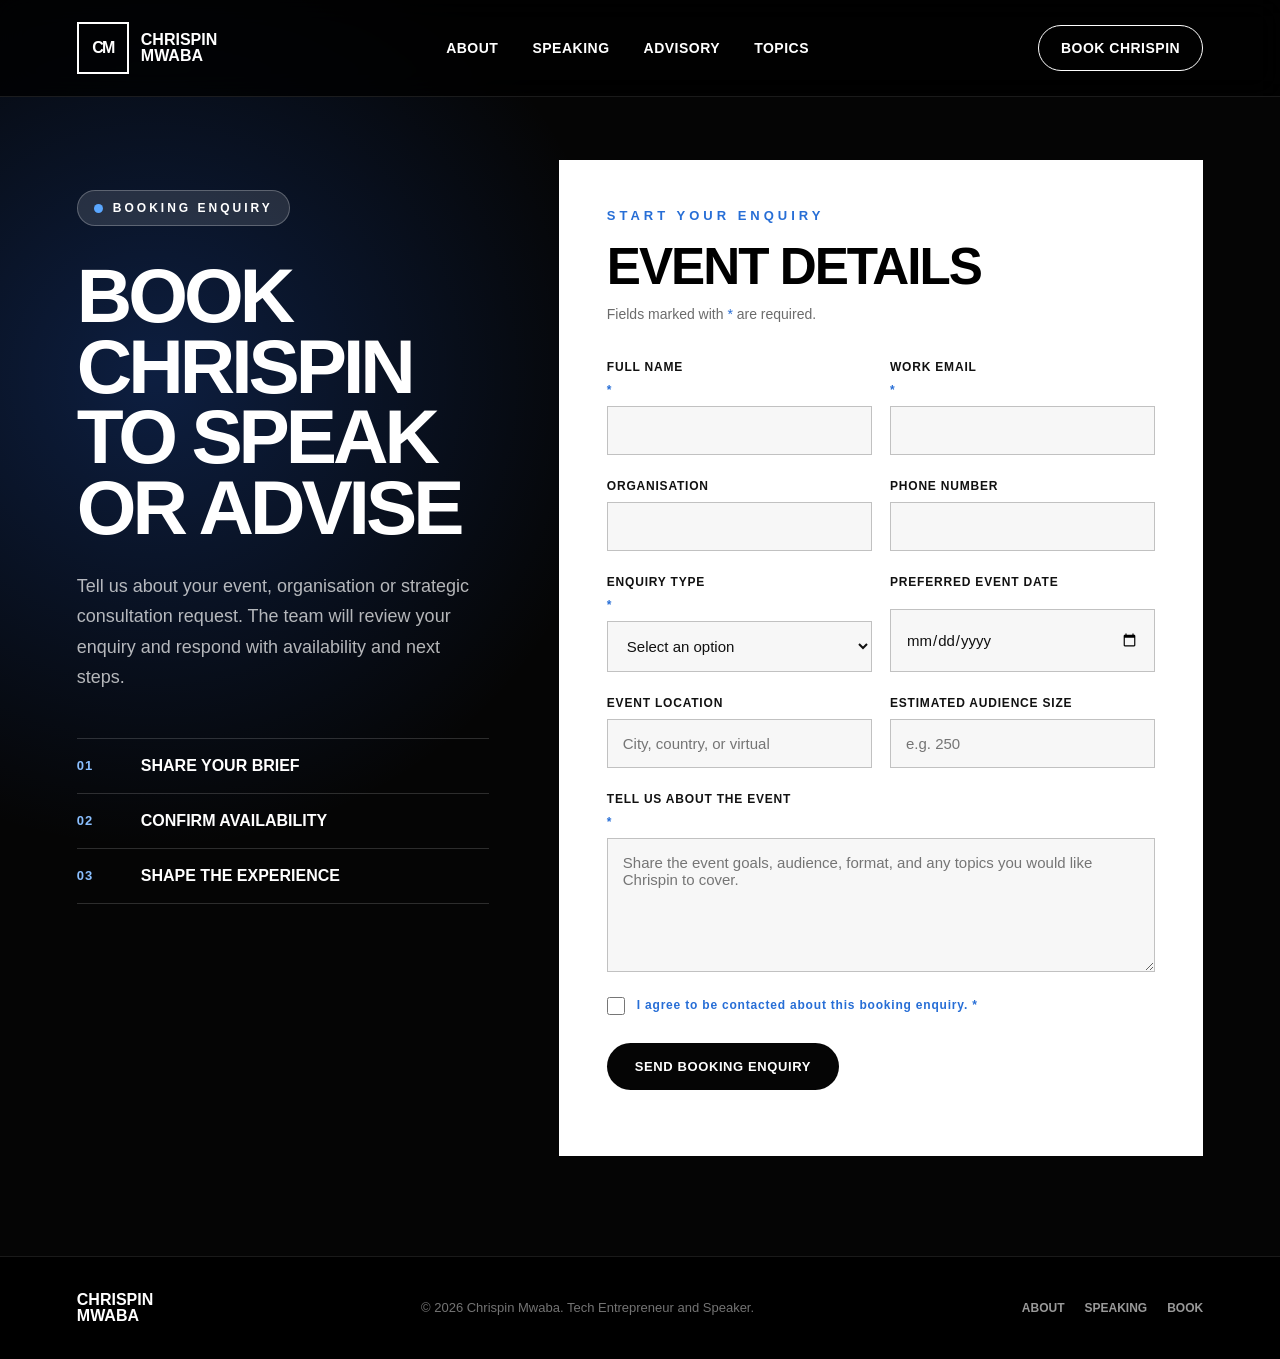
==== book.html @ ae6a6e0b "Refine homepage booking flow and messaging" ====
<!DOCTYPE html>
<html lang="en">
<head>
  <meta charset="UTF-8" />
  <meta name="viewport" content="width=device-width, initial-scale=1.0" />
  <meta name="description" content="Send a booking enquiry for Chrispin Mwaba's keynotes, workshops, panels, interviews, and leadership programmes." />
  <title>Book Chrispin | Chrispin Mwaba</title>
  <link rel="stylesheet" href="styles.css" />
</head>
<body class="booking-page">
  <header class="site-header">
    <a href="index.html#home" class="logo" aria-label="Chrispin Mwaba home">
      <div class="logo-box">CM</div>
      <div class="logo-text">
        <span>Chrispin</span>
        <span>Mwaba</span>
      </div>
    </a>

    <button class="menu-toggle" id="menuToggle" aria-label="Open menu" aria-expanded="false" aria-controls="navMenu">
      <span></span>
      <span></span>
      <span></span>
    </button>

    <nav class="nav" id="navMenu">
      <a href="index.html#about">About</a>
      <a href="index.html#speaking">Speaking</a>
      <a href="index.html#advisory">Advisory</a>
      <a href="index.html#topics">Topics</a>
    </nav>

    <a href="#bookingForm" class="header-button">Book Chrispin</a>
  </header>

  <main>
    <section class="booking-hero">
      <div class="booking-intro reveal">
        <p class="eyebrow"><span></span> Booking enquiry</p>
        <h1>Book Chrispin to speak or advise</h1>
        <p>
          Tell us about your event, organisation or strategic consultation request. The team will review your enquiry and respond with availability and next steps.
        </p>
        <div class="booking-details" aria-label="Booking process">
          <div><strong>01</strong><span>Share your brief</span></div>
          <div><strong>02</strong><span>Confirm availability</span></div>
          <div><strong>03</strong><span>Shape the experience</span></div>
        </div>
      </div>

      <div class="booking-panel reveal">
        <p class="section-label">Start your enquiry</p>
        <h2>Event details</h2>
        <p class="booking-panel-copy">Fields marked with <span aria-hidden="true">*</span> are required.</p>

        <form class="booking-form" id="bookingForm">
          <div class="form-grid">
            <label>
              Full name <span aria-hidden="true">*</span>
              <input type="text" name="fullName" autocomplete="name" required />
            </label>
            <label>
              Work email <span aria-hidden="true">*</span>
              <input type="email" name="email" autocomplete="email" required />
            </label>
            <label>
              Organisation
              <input type="text" name="organisation" autocomplete="organization" />
            </label>
            <label>
              Phone number
              <input type="tel" name="phone" autocomplete="tel" />
            </label>
            <label>
              Enquiry type <span aria-hidden="true">*</span>
              <select name="enquiryType" required>
                <option value="">Select an option</option>
                <option>Keynote speaking</option>
                <option>Leadership development</option>
                <option>Innovation workshop</option>
                <option>Panel or interview</option>
                <option>Media commentary</option>
                <option>Other</option>
              </select>
            </label>
            <label>
              Preferred event date
              <input type="date" name="eventDate" />
            </label>
            <label>
              Event location
              <input type="text" name="location" placeholder="City, country, or virtual" />
            </label>
            <label>
              Estimated audience size
              <input type="number" name="audienceSize" min="1" placeholder="e.g. 250" />
            </label>
            <label class="full-field">
              Tell us about the event <span aria-hidden="true">*</span>
              <textarea name="eventDetails" rows="6" placeholder="Share the event goals, audience, format, and any topics you would like Chrispin to cover." required></textarea>
            </label>
          </div>

          <label class="consent-field">
            <input type="checkbox" name="consent" required />
            <span>I agree to be contacted about this booking enquiry. <span aria-hidden="true">*</span></span>
          </label>

          <button type="submit" class="btn btn-light booking-submit">Send booking enquiry</button>
          <p class="form-message" id="formMessage" role="status" aria-live="polite"></p>
        </form>
      </div>
    </section>
  </main>

  <footer>
    <div class="footer-logo">Chrispin<br />Mwaba</div>
    <p>© 2026 Chrispin Mwaba. Tech Entrepreneur and Speaker.</p>
    <div class="footer-links">
      <a href="index.html#about">About</a>
      <a href="index.html#speaking">Speaking</a>
      <a href="index.html#book">Book</a>
    </div>
  </footer>

  <script src="script.js"></script>
</body>
</html>
---- styles.css ----
* {
  margin: 0;
  padding: 0;
  box-sizing: border-box;
}

html {
  scroll-behavior: smooth;
}

body {
  font-family: Arial, Helvetica, sans-serif;
  background: #000;
  color: #fff;
}

a {
  color: inherit;
  text-decoration: none;
}

img {
  max-width: 100%;
  display: block;
}

.site-header {
  position: fixed;
  top: 0;
  left: 0;
  width: 100%;
  z-index: 1000;
  display: flex;
  align-items: center;
  justify-content: space-between;
  padding: 22px 6%;
  background: rgba(0, 0, 0, 0.78);
  backdrop-filter: blur(14px);
  border-bottom: 1px solid rgba(255, 255, 255, 0.1);
}

.logo {
  display: flex;
  align-items: center;
  gap: 12px;
}

.logo-box {
  width: 52px;
  height: 52px;
  border: 2px solid white;
  display: flex;
  align-items: center;
  justify-content: center;
  font-weight: 900;
  letter-spacing: -2px;
}

.logo-text span {
  display: block;
  font-size: 16px;
  font-weight: 900;
  text-transform: uppercase;
  line-height: 1;
}

.nav {
  display: flex;
  align-items: center;
  gap: 34px;
}

.nav a,
.header-button {
  font-size: 14px;
  font-weight: 900;
  text-transform: uppercase;
  letter-spacing: 0.5px;
}

.nav a:hover {
  color: #9cc7ff;
}

.header-button {
  border: 1px solid white;
  border-radius: 40px;
  padding: 14px 22px;
  transition: 0.3s;
}

.header-button:hover {
  background: white;
  color: black;
}

.menu-toggle {
  display: none;
  background: none;
  border: none;
  cursor: pointer;
}

.menu-toggle span {
  display: block;
  width: 28px;
  height: 3px;
  background: white;
  margin: 5px 0;
}

/* HERO SECTION */
.hero {
  min-height: 100vh;
  background: #000;
  display: grid;
  grid-template-columns: 1fr 1.15fr;
  align-items: center;
  gap: 55px;
  padding: 150px 6% 80px;
  overflow: hidden;
}

.hero-content {
  max-width: 780px;
  z-index: 2;
}

.hero-image {
  width: 100%;
  height: 650px;
  position: relative;
}

.hero-image img {
  width: 100%;
  height: 100%;
  object-fit: cover;
  object-position: center;
  box-shadow: 0 0 90px rgba(58, 137, 255, 0.32);
}

.hero-image::after {
  content: "";
  position: absolute;
  inset: 0;
  background: linear-gradient(
    90deg,
    rgba(0, 0, 0, 0.35),
    rgba(0, 0, 0, 0)
  );
  pointer-events: none;
}

.eyebrow {
  display: inline-flex;
  align-items: center;
  gap: 10px;
  border: 1px solid rgba(255, 255, 255, 0.25);
  background: rgba(255, 255, 255, 0.12);
  padding: 10px 16px;
  border-radius: 50px;
  font-size: 12px;
  font-weight: 800;
  text-transform: uppercase;
  letter-spacing: 3px;
  margin-bottom: 34px;
}

.eyebrow span {
  width: 9px;
  height: 9px;
  border-radius: 50%;
  background: #5aa7ff;
}

.hero h1 {
  font-size: clamp(52px, 7vw, 112px);
  line-height: 0.88;
  font-weight: 900;
  text-transform: uppercase;
  letter-spacing: -4px;
}

.hero-text {
  max-width: 680px;
  margin-top: 32px;
  font-size: 21px;
  line-height: 1.65;
  color: rgba(255, 255, 255, 0.82);
}

.hero-actions {
  display: flex;
  gap: 15px;
  margin-top: 38px;
  flex-wrap: wrap;
}

.btn {
  display: inline-flex;
  align-items: center;
  justify-content: center;
  border-radius: 50px;
  padding: 16px 28px;
  font-size: 13px;
  font-weight: 900;
  text-transform: uppercase;
  letter-spacing: 0.6px;
  transition: 0.3s;
}

.btn-light {
  background: white;
  color: black;
}

.btn-light:hover {
  background: #dcecff;
}

.btn-outline {
  border: 1px solid rgba(255, 255, 255, 0.4);
  background: rgba(255, 255, 255, 0.1);
}

.btn-outline:hover {
  background: white;
  color: black;
}

/* STATS */
.stats {
  background: white;
  color: black;
  display: grid;
  grid-template-columns: repeat(3, 1fr);
  text-align: center;
  padding: 50px 6%;
}

.stats h3 {
  font-size: 44px;
  font-weight: 900;
}

.stats p {
  margin-top: 8px;
  font-size: 13px;
  font-weight: 900;
  color: rgba(0, 0, 0, 0.55);
  text-transform: uppercase;
  letter-spacing: 1px;
}

/* GENERAL SECTIONS */
.section-padding {
  padding: 110px 6%;
}

.section-label {
  color: #8abfff;
  font-size: 13px;
  font-weight: 900;
  text-transform: uppercase;
  letter-spacing: 4px;
  margin-bottom: 20px;
}

/* ABOUT */
.about {
  display: grid;
  grid-template-columns: 0.9fr 1.1fr;
  gap: 70px;
  align-items: center;
  background: #000;
}

.about-image {
  position: relative;
}

.about-image::before {
  content: "";
  position: absolute;
  left: -18px;
  top: -18px;
  width: 100%;
  height: 100%;
  border: 1px solid rgba(255, 255, 255, 0.25);
}

.about-image img {
  position: relative;
  aspect-ratio: 4 / 3;
  width: 100%;
  object-fit: cover;
  filter: grayscale(100%);
}

.about h2,
.section-heading h2,
.masterclass h2,
.contact h2 {
  font-size: clamp(38px, 5vw, 70px);
  line-height: 0.95;
  text-transform: uppercase;
  font-weight: 900;
  letter-spacing: -2px;
}

.about-content > p:not(.section-label),
.section-heading > p,
.masterclass-content > p,
.contact-content > p {
  margin-top: 25px;
  color: rgba(255, 255, 255, 0.68);
  font-size: 18px;
  line-height: 1.75;
  max-width: 720px;
}

.about-cards {
  display: grid;
  grid-template-columns: repeat(2, 1fr);
  gap: 18px;
  margin-top: 35px;
}

.about-cards div {
  border: 1px solid rgba(255, 255, 255, 0.15);
  padding: 25px;
}

.about-cards h4 {
  font-size: 25px;
  font-weight: 900;
}

.about-cards p {
  color: rgba(255, 255, 255, 0.55);
  margin-top: 8px;
}

/* SPEAKING */
.speaking {
  background: #080808;
}

.section-heading {
  display: flex;
  justify-content: space-between;
  align-items: flex-end;
  gap: 35px;
  margin-bottom: 55px;
}

.section-heading > p:last-child {
  max-width: 460px;
  margin-top: 0;
}

.service-grid {
  display: grid;
  grid-template-columns: repeat(4, 1fr);
  gap: 20px;
}

.service-card {
  min-height: 310px;
  border: 1px solid rgba(255, 255, 255, 0.15);
  padding: 32px;
  background: #000;
  transition: 0.3s;
}

.service-card:hover {
  background: white;
  color: black;
  transform: translateY(-8px);
}

.icon {
  font-size: 42px;
  margin-bottom: 35px;
}

.service-card h3 {
  font-size: 24px;
  line-height: 1.05;
  font-weight: 900;
  text-transform: uppercase;
}

.service-card p {
  color: rgba(255, 255, 255, 0.62);
  line-height: 1.6;
  margin: 18px 0 28px;
}

.service-card:hover p {
  color: rgba(0, 0, 0, 0.68);
}

.service-card a {
  font-size: 12px;
  font-weight: 900;
  text-transform: uppercase;
}

/* MASTERCLASS */
.masterclass {
  background: linear-gradient(135deg, #0a2e78, #00113a);
  display: grid;
  grid-template-columns: 1fr 0.8fr;
  gap: 70px;
  align-items: center;
  position: relative;
  overflow: hidden;
}

.masterclass::before {
  content: "";
  position: absolute;
  inset: 0;
  opacity: 0.18;
  background-image: radial-gradient(circle at top right, white, transparent 32%);
}

.masterclass-content,
.masterclass-card {
  position: relative;
  z-index: 2;
}

.masterclass .btn {
  margin-top: 35px;
}

.masterclass-card {
  background: #000;
  border: 1px solid rgba(255, 255, 255, 0.2);
  padding: 42px;
  transform: rotate(-2deg);
  box-shadow: 0 30px 70px rgba(0, 0, 0, 0.35);
}

.masterclass-card p {
  color: #9cc7ff;
  font-size: 12px;
  font-weight: 900;
  text-transform: uppercase;
  letter-spacing: 3px;
}

.masterclass-card h3 {
  margin-top: 18px;
  font-size: clamp(38px, 4vw, 64px);
  line-height: 0.95;
  text-transform: uppercase;
  font-weight: 900;
}

.masterclass-card span {
  display: block;
  color: rgba(255, 255, 255, 0.6);
  margin-top: 25px;
  line-height: 1.6;
}

/* MEDIA */
.media {
  background: white;
  color: black;
  text-align: center;
}

.dark-label {
  color: rgba(0, 0, 0, 0.5);
}

.logo-grid {
  display: grid;
  grid-template-columns: repeat(4, 1fr);
  gap: 22px;
  margin-top: 55px;
}

.logo-grid div {
  border: 1px solid rgba(0, 0, 0, 0.12);
  padding: 35px 18px;
  font-size: 26px;
  font-weight: 900;
  color: rgba(0, 0, 0, 0.65);
  transition: 0.3s;
}

.logo-grid div:hover {
  color: black;
  border-color: black;
}

/* QUOTE */
.quote-section {
  background: #000;
}

.quote-box {
  max-width: 980px;
  margin: 0 auto;
  border: 1px solid rgba(255, 255, 255, 0.15);
  padding: 55px;
}

.quote-mark {
  font-size: 78px;
  color: #8abfff;
  line-height: 0.5;
}

.quote-box p {
  font-size: clamp(28px, 4vw, 48px);
  font-weight: 800;
  line-height: 1.18;
  margin-top: 10px;
}

.quote-box h4 {
  margin-top: 25px;
  font-size: 13px;
  text-transform: uppercase;
  letter-spacing: 1px;
  color: rgba(255, 255, 255, 0.5);
}

/* CONTACT */
.contact {
  background: #080808;
  text-align: center;
}

.contact-content {
  max-width: 760px;
  margin: 0 auto;
}

.contact-content > p {
  margin-left: auto;
  margin-right: auto;
}

.contact-form {
  margin: 42px auto 0;
  display: grid;
  grid-template-columns: 1fr auto;
  gap: 12px;
  max-width: 620px;
}

.contact-form input {
  background: #000;
  border: 1px solid rgba(255, 255, 255, 0.18);
  border-radius: 50px;
  padding: 17px 22px;
  color: white;
  outline: none;
  font-size: 15px;
}

.contact-form input:focus {
  border-color: #8abfff;
}

.contact-form button {
  border: none;
  border-radius: 50px;
  background: white;
  color: black;
  padding: 17px 28px;
  font-size: 13px;
  font-weight: 900;
  text-transform: uppercase;
  cursor: pointer;
}

.form-message {
  margin-top: 18px;
  color: #8abfff;
  font-weight: 700;
}

/* FOOTER */
footer {
  border-top: 1px solid rgba(255, 255, 255, 0.1);
  padding: 35px 6%;
  display: flex;
  align-items: center;
  justify-content: space-between;
  gap: 25px;
  background: #000;
}

.footer-logo {
  font-weight: 900;
  line-height: 1;
  text-transform: uppercase;
}

footer p {
  color: rgba(255, 255, 255, 0.45);
  font-size: 13px;
}

.footer-links {
  display: flex;
  gap: 20px;
}

.footer-links a {
  font-size: 12px;
  font-weight: 900;
  text-transform: uppercase;
  color: rgba(255, 255, 255, 0.6);
}

.footer-links a:hover {
  color: white;
}

/* ANIMATION */
.reveal {
  opacity: 0;
  transform: translateY(35px);
  transition: 0.8s ease;
}

.reveal.active {
  opacity: 1;
  transform: translateY(0);
}

/* RESPONSIVE */
@media (max-width: 1050px) {
  .nav,
  .header-button {
    display: none;
  }

  .menu-toggle {
    display: block;
  }

  .nav.active {
    display: flex;
    position: absolute;
    top: 96px;
    left: 0;
    width: 100%;
    flex-direction: column;
    align-items: flex-start;
    gap: 0;
    padding: 20px 6%;
    background: black;
    border-bottom: 1px solid rgba(255, 255, 255, 0.12);
  }

  .nav.active a {
    padding: 18px 0;
    width: 100%;
    border-bottom: 1px solid rgba(255, 255, 255, 0.08);
  }

  .hero {
    grid-template-columns: 1fr;
    padding-top: 130px;
  }

  .hero-image {
    height: 430px;
  }

  .about,
  .masterclass {
    grid-template-columns: 1fr;
  }

  .service-grid {
    grid-template-columns: repeat(2, 1fr);
  }

  .section-heading {
    display: block;
  }

  .section-heading > p:last-child {
    margin-top: 22px;
  }
}

@media (max-width: 720px) {
  .site-header {
    padding: 18px 5%;
  }

  .logo-box {
    width: 46px;
    height: 46px;
  }

  .logo-text span {
    font-size: 14px;
  }

  .hero {
    padding-left: 5%;
    padding-right: 5%;
    gap: 35px;
  }

  .hero-image {
    height: 300px;
  }

  .hero h1 {
    letter-spacing: -2px;
  }

  .hero-text {
    font-size: 17px;
  }

  .stats,
  .service-grid,
  .logo-grid,
  .about-cards,
  .contact-form {
    grid-template-columns: 1fr;
  }

  .section-padding {
    padding: 80px 5%;
  }

  .quote-box {
    padding: 34px;
  }

  footer {
    flex-direction: column;
    text-align: center;
  }
}
/* BOOKING PAGE */
.mobile-book-link {
  display: none;
}

.contact-cta {
  margin-top: 38px;
}

.booking-page {
  background: #050505;
}

.booking-hero {
  min-height: 100vh;
  padding: 160px 6% 100px;
  display: grid;
  grid-template-columns: minmax(0, 0.78fr) minmax(560px, 1.22fr);
  gap: 70px;
  align-items: start;
  background:
    radial-gradient(circle at 12% 30%, rgba(39, 112, 255, 0.24), transparent 33%),
    #050505;
}

.booking-intro {
  position: sticky;
  top: 150px;
  padding-top: 30px;
}

.booking-intro h1 {
  max-width: 700px;
  font-size: clamp(50px, 6vw, 94px);
  line-height: 0.92;
  font-weight: 900;
  letter-spacing: -4px;
  text-transform: uppercase;
}

.booking-intro > p:not(.eyebrow) {
  max-width: 610px;
  margin-top: 28px;
  color: rgba(255, 255, 255, 0.7);
  font-size: 18px;
  line-height: 1.7;
}

.booking-details {
  margin-top: 45px;
  border-top: 1px solid rgba(255, 255, 255, 0.16);
}

.booking-details div {
  display: grid;
  grid-template-columns: 52px 1fr;
  gap: 12px;
  align-items: center;
  padding: 18px 0;
  border-bottom: 1px solid rgba(255, 255, 255, 0.16);
}

.booking-details strong {
  color: #8abfff;
  font-size: 13px;
  letter-spacing: 1px;
}

.booking-details span {
  font-weight: 800;
  text-transform: uppercase;
}

.booking-panel {
  padding: 48px;
  background: white;
  color: black;
}

.booking-panel .section-label {
  color: #276ed6;
}

.booking-panel h2 {
  font-size: clamp(38px, 4vw, 62px);
  line-height: 0.95;
  font-weight: 900;
  letter-spacing: -2px;
  text-transform: uppercase;
}

.booking-panel-copy {
  margin-top: 14px;
  color: rgba(0, 0, 0, 0.58);
  font-size: 14px;
}

.booking-panel-copy span,
.booking-form label > span {
  color: #276ed6;
}

.booking-form {
  margin-top: 38px;
}

.form-grid {
  display: grid;
  grid-template-columns: repeat(2, minmax(0, 1fr));
  gap: 24px 18px;
}

.booking-form label {
  display: grid;
  gap: 9px;
  color: #111;
  font-size: 12px;
  font-weight: 900;
  letter-spacing: 0.8px;
  text-transform: uppercase;
}

.booking-form input,
.booking-form select,
.booking-form textarea {
  width: 100%;
  border: 1px solid rgba(0, 0, 0, 0.22);
  border-radius: 0;
  background: #f7f7f7;
  padding: 15px;
  color: #111;
  font: inherit;
  font-size: 15px;
  font-weight: 500;
  letter-spacing: 0;
  outline: none;
  text-transform: none;
}

.booking-form textarea {
  resize: vertical;
}

.booking-form input:focus,
.booking-form select:focus,
.booking-form textarea:focus {
  border-color: #276ed6;
  box-shadow: 0 0 0 3px rgba(39, 110, 214, 0.12);
}

.full-field {
  grid-column: 1 / -1;
}

.booking-form .consent-field {
  display: flex;
  grid-template-columns: none;
  flex-direction: row;
  gap: 12px;
  align-items: flex-start;
  margin-top: 24px;
  color: rgba(0, 0, 0, 0.68);
  line-height: 1.5;
  text-transform: none;
}

.booking-form .consent-field input {
  width: 18px;
  height: 18px;
  margin-top: 1px;
  accent-color: #276ed6;
}

.booking-submit {
  margin-top: 28px;
  border: 0;
  background: #050505;
  color: white;
  cursor: pointer;
}

.booking-submit:hover {
  background: #174f9f;
}

.booking-panel .form-message {
  color: #174f9f;
  line-height: 1.5;
}

@media (max-width: 1050px) {
  .nav.active .mobile-book-link {
    display: block;
    color: #9cc7ff;
  }

  .booking-hero {
    grid-template-columns: 1fr;
    gap: 50px;
    padding-top: 130px;
  }

  .booking-intro {
    position: static;
    padding-top: 0;
  }
}

@media (max-width: 720px) {
  .booking-hero {
    padding: 120px 5% 70px;
  }

  .booking-intro h1 {
    letter-spacing: -2px;
  }

  .booking-panel {
    padding: 30px 22px;
  }

  .form-grid {
    grid-template-columns: 1fr;
  }

  .full-field {
    grid-column: auto;
  }

  .booking-submit {
    width: 100%;
  }
}

/* HOMEPAGE REFINEMENTS */
.hero {
  grid-template-columns: minmax(0, 1.05fr) minmax(360px, 0.95fr);
  gap: clamp(32px, 5vw, 70px);
  padding-top: 140px;
}

.hero-content {
  max-width: 900px;
}

.hero-name {
  color: #8abfff;
  font-size: clamp(22px, 2.4vw, 34px);
  font-weight: 900;
  text-transform: uppercase;
  letter-spacing: 1px;
  margin-bottom: 18px;
}

.hero h1 {
  max-width: 930px;
  font-size: clamp(44px, 5.8vw, 88px);
  line-height: 0.96;
  letter-spacing: -3px;
}

.hero-text,
.hero-mission {
  max-width: 780px;
  margin-top: 24px;
  font-size: clamp(17px, 1.55vw, 21px);
  line-height: 1.65;
  color: rgba(255, 255, 255, 0.8);
}

.hero-mission {
  color: rgba(255, 255, 255, 0.65);
}

.hero-image {
  height: min(640px, 72vh);
}

.stats h3 {
  font-size: clamp(34px, 4vw, 52px);
}

.about h2,
.section-heading h2,
.advisory h2,
.topics h2,
.contact h2 {
  font-size: clamp(34px, 4.3vw, 64px);
  line-height: 1;
  text-transform: uppercase;
  font-weight: 900;
  letter-spacing: -2px;
}

.about-content > p:not(.section-label),
.section-heading > p,
.advisory-list p,
.closing-content p,
.contact-content > p {
  color: rgba(255, 255, 255, 0.68);
  font-size: 18px;
  line-height: 1.7;
}

.service-grid.two-column {
  grid-template-columns: repeat(2, minmax(0, 1fr));
}

.service-grid.two-column .service-card {
  min-height: 270px;
}

.advisory {
  background: linear-gradient(135deg, #0a2e78, #00113a);
  position: relative;
  overflow: hidden;
}

.advisory::before {
  content: "";
  position: absolute;
  inset: 0;
  opacity: 0.18;
  background-image: radial-gradient(circle at top right, white, transparent 32%);
}

.advisory > * {
  position: relative;
  z-index: 2;
}

.advisory-list {
  display: grid;
  grid-template-columns: repeat(3, minmax(0, 1fr));
  gap: 20px;
}

.advisory-list div {
  min-height: 240px;
  background: rgba(0, 0, 0, 0.45);
  border: 1px solid rgba(255, 255, 255, 0.18);
  padding: 30px;
}

.advisory-list span {
  color: #9cc7ff;
  font-size: 13px;
  font-weight: 900;
  letter-spacing: 2px;
}

.advisory-list h3 {
  margin-top: 24px;
  font-size: 25px;
  font-weight: 900;
  text-transform: uppercase;
}

.advisory-list p {
  margin-top: 16px;
}

.section-cta {
  margin-top: 34px;
}

.topics {
  background: white;
  color: black;
}

.topics .section-label,
.topics .section-heading > p {
  color: rgba(0, 0, 0, 0.58);
}

.topic-grid {
  display: grid;
  grid-template-columns: repeat(5, minmax(0, 1fr));
  gap: 16px;
}

.topic-card {
  min-height: 160px;
  display: flex;
  align-items: flex-end;
  border: 1px solid rgba(0, 0, 0, 0.14);
  padding: 24px;
  font-size: 22px;
  font-weight: 900;
  line-height: 1.05;
  text-transform: uppercase;
  transition: 0.3s;
}

.topic-card:hover {
  color: white;
  background: #0a2e78;
  transform: translateY(-6px);
}

.closing {
  background: #050505;
  padding-top: 70px;
}

.closing-content {
  max-width: 980px;
  margin: 0 auto;
  text-align: center;
}

.closing-content p {
  margin-top: 18px;
  font-size: clamp(22px, 3vw, 38px);
  font-weight: 800;
  line-height: 1.25;
  color: rgba(255, 255, 255, 0.88);
}

@media (max-width: 1050px) {
  .hero {
    grid-template-columns: 1fr;
  }

  .service-grid.two-column,
  .advisory-list {
    grid-template-columns: 1fr;
  }

  .topic-grid {
    grid-template-columns: repeat(2, minmax(0, 1fr));
  }
}

@media (max-width: 720px) {
  .hero h1 {
    letter-spacing: -1.5px;
  }

  .hero-actions .btn {
    width: 100%;
  }

  .topic-grid {
    grid-template-columns: 1fr;
  }

  .topic-card {
    min-height: 120px;
  }
}
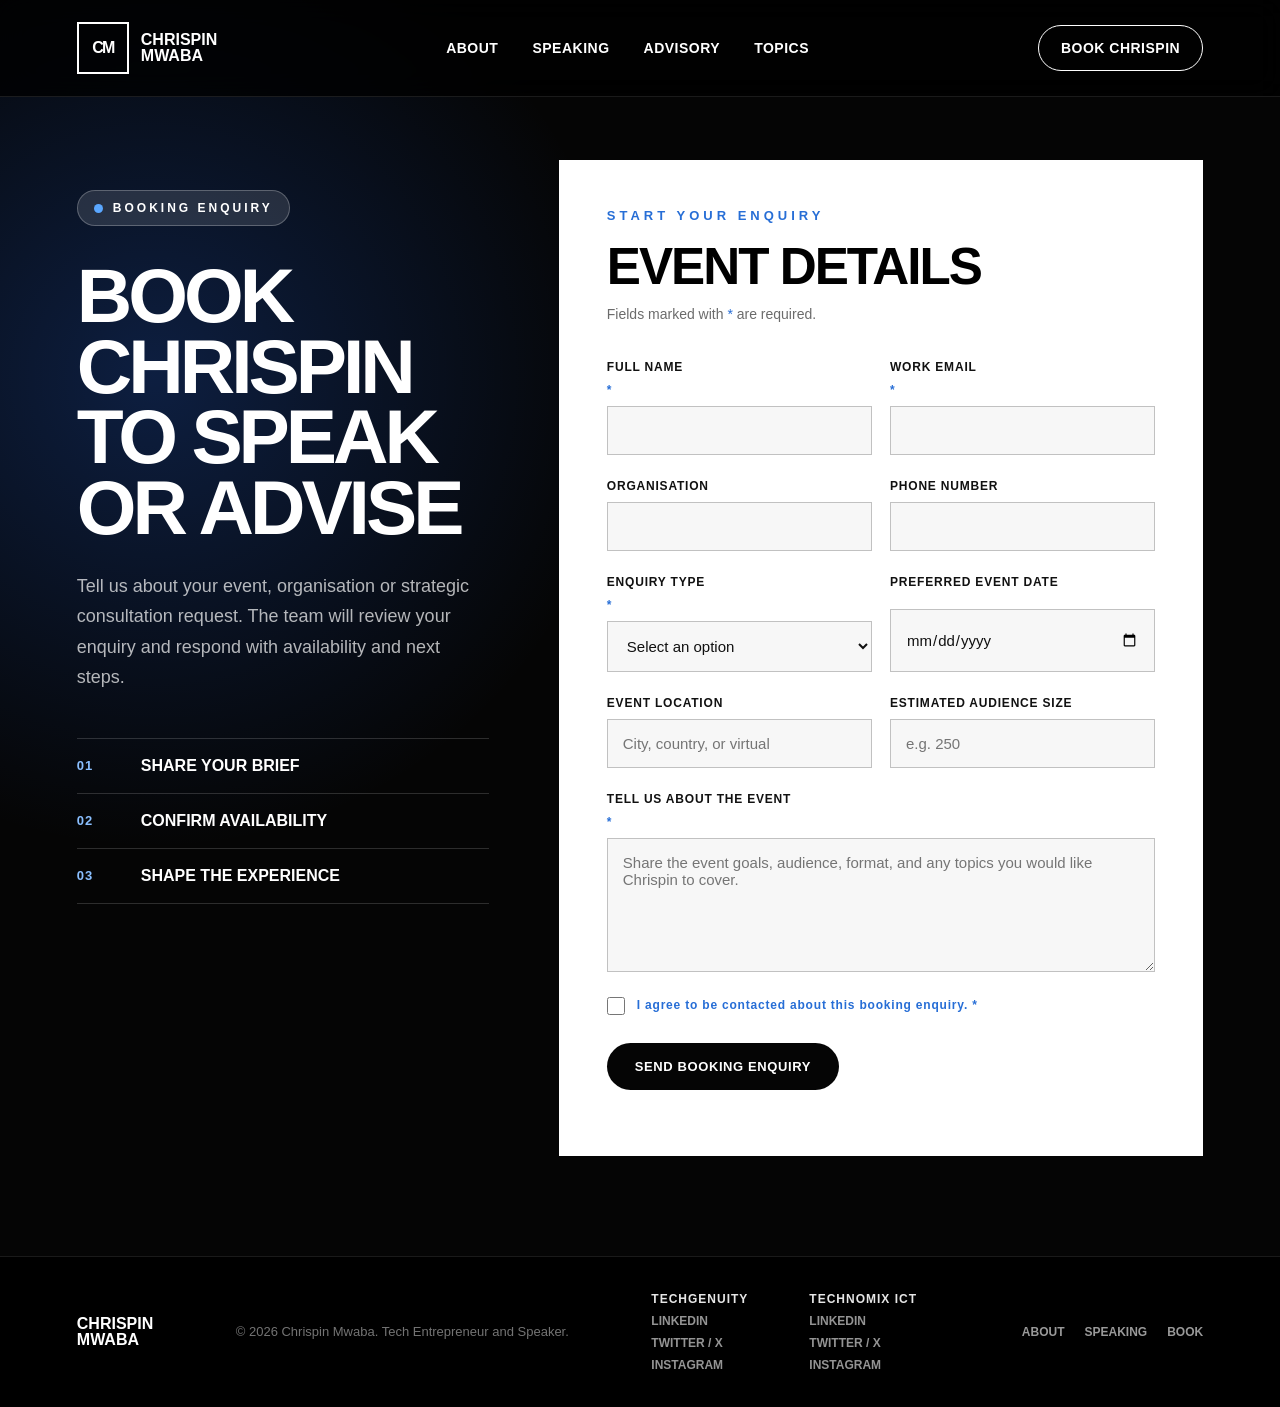
==== commit fedcc715: "Remove unsupported binary logo asset" ====
--- a/book.html
+++ b/book.html
@@ -10,7 +10,7 @@
 <body class="booking-page">
   <header class="site-header">
     <a href="index.html#home" class="logo" aria-label="Chrispin Mwaba home">
-      <div class="logo-box">CM</div>
+      <div class="logo-box" aria-hidden="true">CM</div>
       <div class="logo-text">
         <span>Chrispin</span>
         <span>Mwaba</span>
@@ -116,6 +116,22 @@
   <footer>
     <div class="footer-logo">Chrispin<br />Mwaba</div>
     <p>© 2026 Chrispin Mwaba. Tech Entrepreneur and Speaker.</p>
+
+    <div class="footer-social" aria-label="Social media links">
+      <div class="social-group">
+        <h3>Techgenuity</h3>
+        <a href="https://za.linkedin.com/company/techgenuity-digital-hub" target="_blank" rel="noopener noreferrer">LinkedIn</a>
+        <a href="https://x.com/TechgenuityD" target="_blank" rel="noopener noreferrer">Twitter / X</a>
+        <a href="https://www.instagram.com/techg.enuity/" target="_blank" rel="noopener noreferrer">Instagram</a>
+      </div>
+      <div class="social-group">
+        <h3>Technomix ICT</h3>
+        <a href="https://za.linkedin.com/company/technomix-ict" target="_blank" rel="noopener noreferrer">LinkedIn</a>
+        <a href="https://x.com/Technomixict" target="_blank" rel="noopener noreferrer">Twitter / X</a>
+        <a href="https://www.instagram.com/technomix_ict/" target="_blank" rel="noopener noreferrer">Instagram</a>
+      </div>
+    </div>
+
     <div class="footer-links">
       <a href="index.html#about">About</a>
       <a href="index.html#speaking">Speaking</a>
--- a/styles.css
+++ b/styles.css
@@ -1202,3 +1202,57 @@
     min-height: 120px;
   }
 }
+
+/* SOCIAL LINKS */
+.footer-social {
+  display: flex;
+  gap: 28px;
+  align-items: flex-start;
+}
+
+.social-group {
+  display: grid;
+  gap: 8px;
+  min-width: 130px;
+}
+
+.social-group h3 {
+  color: rgba(255, 255, 255, 0.9);
+  font-size: 12px;
+  font-weight: 900;
+  letter-spacing: 1px;
+  text-transform: uppercase;
+}
+
+.social-group a {
+  color: rgba(255, 255, 255, 0.58);
+  font-size: 12px;
+  font-weight: 800;
+  text-transform: uppercase;
+  transition: 0.3s;
+}
+
+.social-group a:hover,
+.social-group a:focus {
+  color: #9cc7ff;
+}
+
+@media (max-width: 1050px) {
+  .footer-social {
+    order: 3;
+    width: 100%;
+    justify-content: center;
+  }
+}
+
+@media (max-width: 720px) {
+  .footer-social {
+    flex-direction: column;
+    align-items: center;
+    text-align: center;
+  }
+}
+
+footer {
+  flex-wrap: wrap;
+}
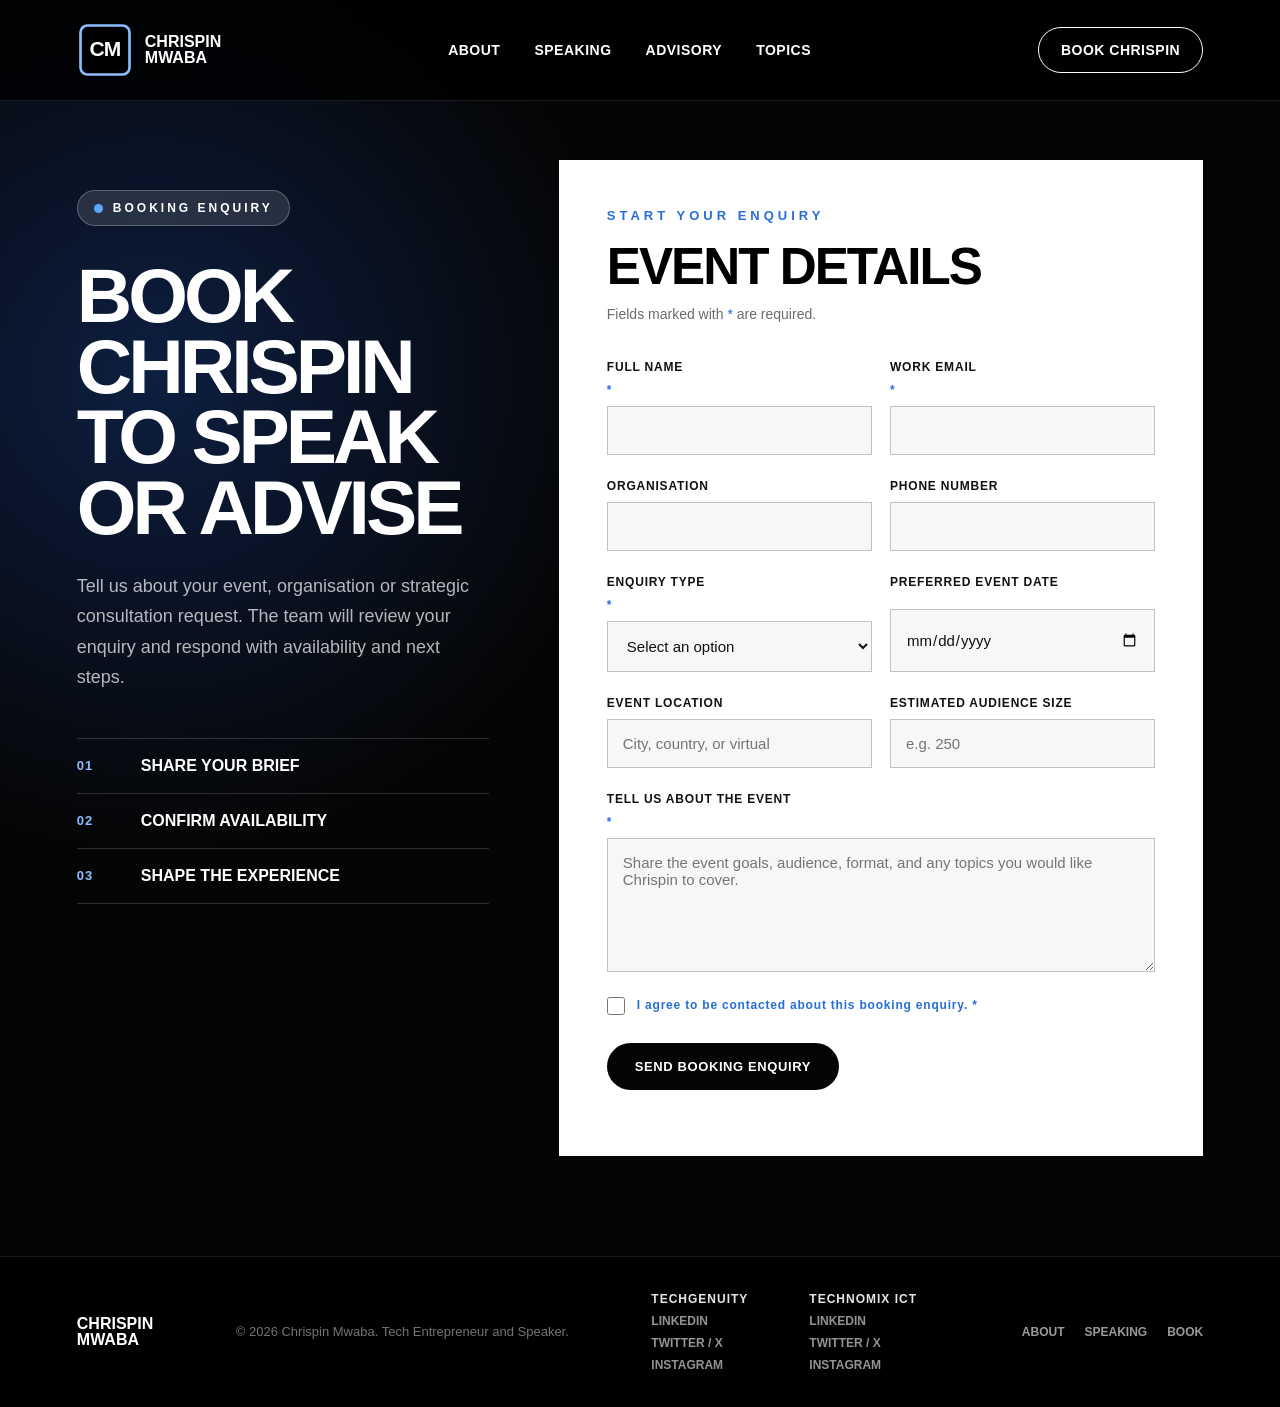
==== commit 10926f5b: "Add text-only SVG logo and favicon" ====
--- a/book.html
+++ b/book.html
@@ -5,12 +5,17 @@
   <meta name="viewport" content="width=device-width, initial-scale=1.0" />
   <meta name="description" content="Send a booking enquiry for Chrispin Mwaba's keynotes, workshops, panels, interviews, and leadership programmes." />
   <title>Book Chrispin | Chrispin Mwaba</title>
+  <link rel="icon" href="data:image/svg+xml,%3Csvg xmlns=%27http://www.w3.org/2000/svg%27 viewBox=%270 0 64 64%27%3E%3Crect width=%2764%27 height=%2764%27 rx=%2710%27 fill=%27%23000%27/%3E%3Crect x=%274%27 y=%274%27 width=%2756%27 height=%2756%27 rx=%278%27 fill=%27none%27 stroke=%27%238abfff%27 stroke-width=%273%27/%3E%3Ctext x=%2732%27 y=%2739%27 text-anchor=%27middle%27 font-family=%27Arial, Helvetica, sans-serif%27 font-size=%2724%27 font-weight=%27900%27 fill=%27%23fff%27%3ECM%3C/text%3E%3C/svg%3E" />
   <link rel="stylesheet" href="styles.css" />
 </head>
 <body class="booking-page">
   <header class="site-header">
     <a href="index.html#home" class="logo" aria-label="Chrispin Mwaba home">
-      <div class="logo-box" aria-hidden="true">CM</div>
+      <svg class="logo-mark" viewBox="0 0 64 64" role="img" aria-label="Chrispin Mwaba logo">
+        <rect width="64" height="64" rx="10"></rect>
+        <rect x="4" y="4" width="56" height="56" rx="8"></rect>
+        <text x="32" y="39" text-anchor="middle">CM</text>
+      </svg>
       <div class="logo-text">
         <span>Chrispin</span>
         <span>Mwaba</span>
--- a/styles.css
+++ b/styles.css
@@ -45,15 +45,28 @@
   gap: 12px;
 }
 
-.logo-box {
-  width: 52px;
-  height: 52px;
-  border: 2px solid white;
-  display: flex;
-  align-items: center;
-  justify-content: center;
-  font-weight: 900;
-  letter-spacing: -2px;
+.logo-mark {
+  width: 56px;
+  height: 56px;
+  flex: 0 0 auto;
+}
+
+.logo-mark rect:first-child {
+  fill: #000;
+}
+
+.logo-mark rect:nth-child(2) {
+  fill: none;
+  stroke: #8abfff;
+  stroke-width: 3px;
+}
+
+.logo-mark text {
+  fill: #fff;
+  font-size: 24px;
+  font-weight: 900;
+  font-family: Arial, Helvetica, sans-serif;
+  letter-spacing: -1px;
 }
 
 .logo-text span {
@@ -702,9 +715,9 @@
     padding: 18px 5%;
   }
 
-  .logo-box {
-    width: 46px;
-    height: 46px;
+  .logo-mark {
+    width: 48px;
+    height: 48px;
   }
 
   .logo-text span {
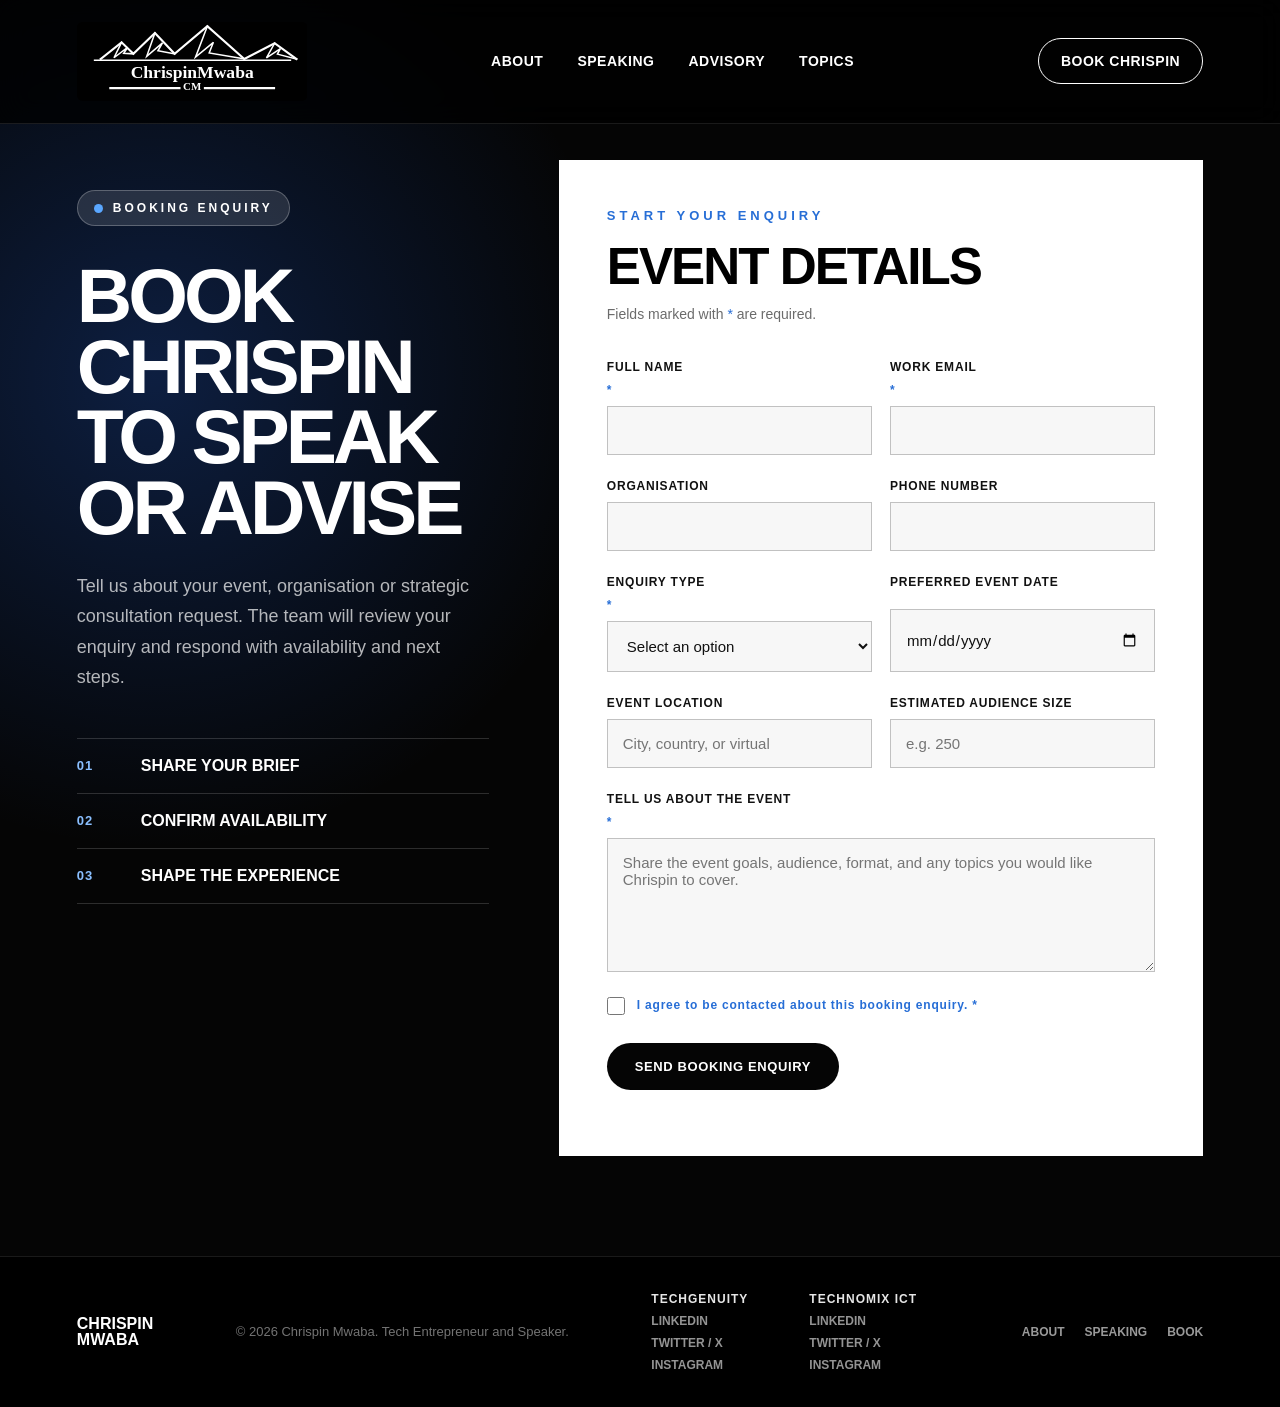
==== commit 35835926: "Use supplied logo as SVG favicon and header mark" ====
--- a/book.html
+++ b/book.html
@@ -5,21 +5,26 @@
   <meta name="viewport" content="width=device-width, initial-scale=1.0" />
   <meta name="description" content="Send a booking enquiry for Chrispin Mwaba's keynotes, workshops, panels, interviews, and leadership programmes." />
   <title>Book Chrispin | Chrispin Mwaba</title>
-  <link rel="icon" href="data:image/svg+xml,%3Csvg xmlns=%27http://www.w3.org/2000/svg%27 viewBox=%270 0 64 64%27%3E%3Crect width=%2764%27 height=%2764%27 rx=%2710%27 fill=%27%23000%27/%3E%3Crect x=%274%27 y=%274%27 width=%2756%27 height=%2756%27 rx=%278%27 fill=%27none%27 stroke=%27%238abfff%27 stroke-width=%273%27/%3E%3Ctext x=%2732%27 y=%2739%27 text-anchor=%27middle%27 font-family=%27Arial, Helvetica, sans-serif%27 font-size=%2724%27 font-weight=%27900%27 fill=%27%23fff%27%3ECM%3C/text%3E%3C/svg%3E" />
+  <link rel="icon" href="data:image/svg+xml,%3Csvg xmlns=%27http://www.w3.org/2000/svg%27 viewBox=%270 0 64 64%27%3E%3Crect width=%2764%27 height=%2764%27 fill=%27%23000%27/%3E%3Cpath d=%27M7 38 L18 27 L24 33 L34 15 L46 36 L56 29 L62 38 L7 38 Z%27 fill=%27none%27 stroke=%27%23fff%27 stroke-width=%273.5%27 stroke-linejoin=%27miter%27/%3E%3Cpath d=%27M30 50 L34 50 L34 43 L38 50 L42 43 L42 50 L46 50 L46 38 L41 38 L38 45 L35 38 L30 38 Z%27 fill=%27%23fff%27/%3E%3Cpath d=%27M22 38 L30 38 L30 34 L23 34 Q17 34 17 42 Q17 50 23 50 L30 50 L30 46 L23 46 Q21 46 21 42 Q21 38 23 38 Z%27 fill=%27%23fff%27/%3E%3C/svg%3E" />
   <link rel="stylesheet" href="styles.css" />
 </head>
 <body class="booking-page">
   <header class="site-header">
     <a href="index.html#home" class="logo" aria-label="Chrispin Mwaba home">
-      <svg class="logo-mark" viewBox="0 0 64 64" role="img" aria-label="Chrispin Mwaba logo">
-        <rect width="64" height="64" rx="10"></rect>
-        <rect x="4" y="4" width="56" height="56" rx="8"></rect>
-        <text x="32" y="39" text-anchor="middle">CM</text>
+      <svg class="brand-logo" viewBox="0 0 760 260" role="img" aria-label="Chrispin Mwaba logo">
+        <rect width="760" height="260" rx="18"></rect>
+        <g class="brand-mountains">
+          <path d="M78 122 L147 67 L186 105 L257 36 L322 105 L430 14 L552 122 L652 70 L724 122"></path>
+          <path d="M147 67 L122 118 L167 84 L154 103 L186 105"></path>
+          <path d="M257 36 L230 113 L282 69 L267 95 L322 105"></path>
+          <path d="M430 14 L391 116 L450 67 L436 102 L552 122"></path>
+          <path d="M652 70 L625 118 L671 88 L661 106 L724 122"></path>
+          <path d="M58 126 L704 126"></path>
+        </g>
+        <text class="brand-name" x="380" y="184" text-anchor="middle">ChrispinMwaba</text>
+        <path class="brand-rule" d="M110 218 H338 M422 218 H650"></path>
+        <text class="brand-initials" x="380" y="226" text-anchor="middle">CM</text>
       </svg>
-      <div class="logo-text">
-        <span>Chrispin</span>
-        <span>Mwaba</span>
-      </div>
     </a>
 
     <button class="menu-toggle" id="menuToggle" aria-label="Open menu" aria-expanded="false" aria-controls="navMenu">
--- a/styles.css
+++ b/styles.css
@@ -45,31 +45,47 @@
   gap: 12px;
 }
 
-.logo-mark {
-  width: 56px;
-  height: 56px;
+.brand-logo {
+  width: clamp(170px, 18vw, 245px);
+  height: auto;
   flex: 0 0 auto;
-}
-
-.logo-mark rect:first-child {
+  display: block;
+}
+
+.brand-logo > rect {
   fill: #000;
 }
 
-.logo-mark rect:nth-child(2) {
+.brand-mountains path,
+.brand-rule {
   fill: none;
-  stroke: #8abfff;
-  stroke-width: 3px;
-}
-
-.logo-mark text {
+  stroke: #fff;
+  stroke-width: 7px;
+  stroke-linejoin: miter;
+  stroke-linecap: square;
+}
+
+.brand-mountains path:not(:first-child) {
+  stroke-width: 5px;
+}
+
+.brand-name,
+.brand-initials {
   fill: #fff;
-  font-size: 24px;
-  font-weight: 900;
-  font-family: Arial, Helvetica, sans-serif;
-  letter-spacing: -1px;
+  font-family: Georgia, 'Times New Roman', serif;
+  font-weight: 700;
+}
+
+.brand-name {
+  font-size: 58px;
+}
+
+.brand-initials {
+  font-size: 36px;
 }
 
 .logo-text span {
+
   display: block;
   font-size: 16px;
   font-weight: 900;
@@ -715,9 +731,8 @@
     padding: 18px 5%;
   }
 
-  .logo-mark {
-    width: 48px;
-    height: 48px;
+  .brand-logo {
+    width: 158px;
   }
 
   .logo-text span {
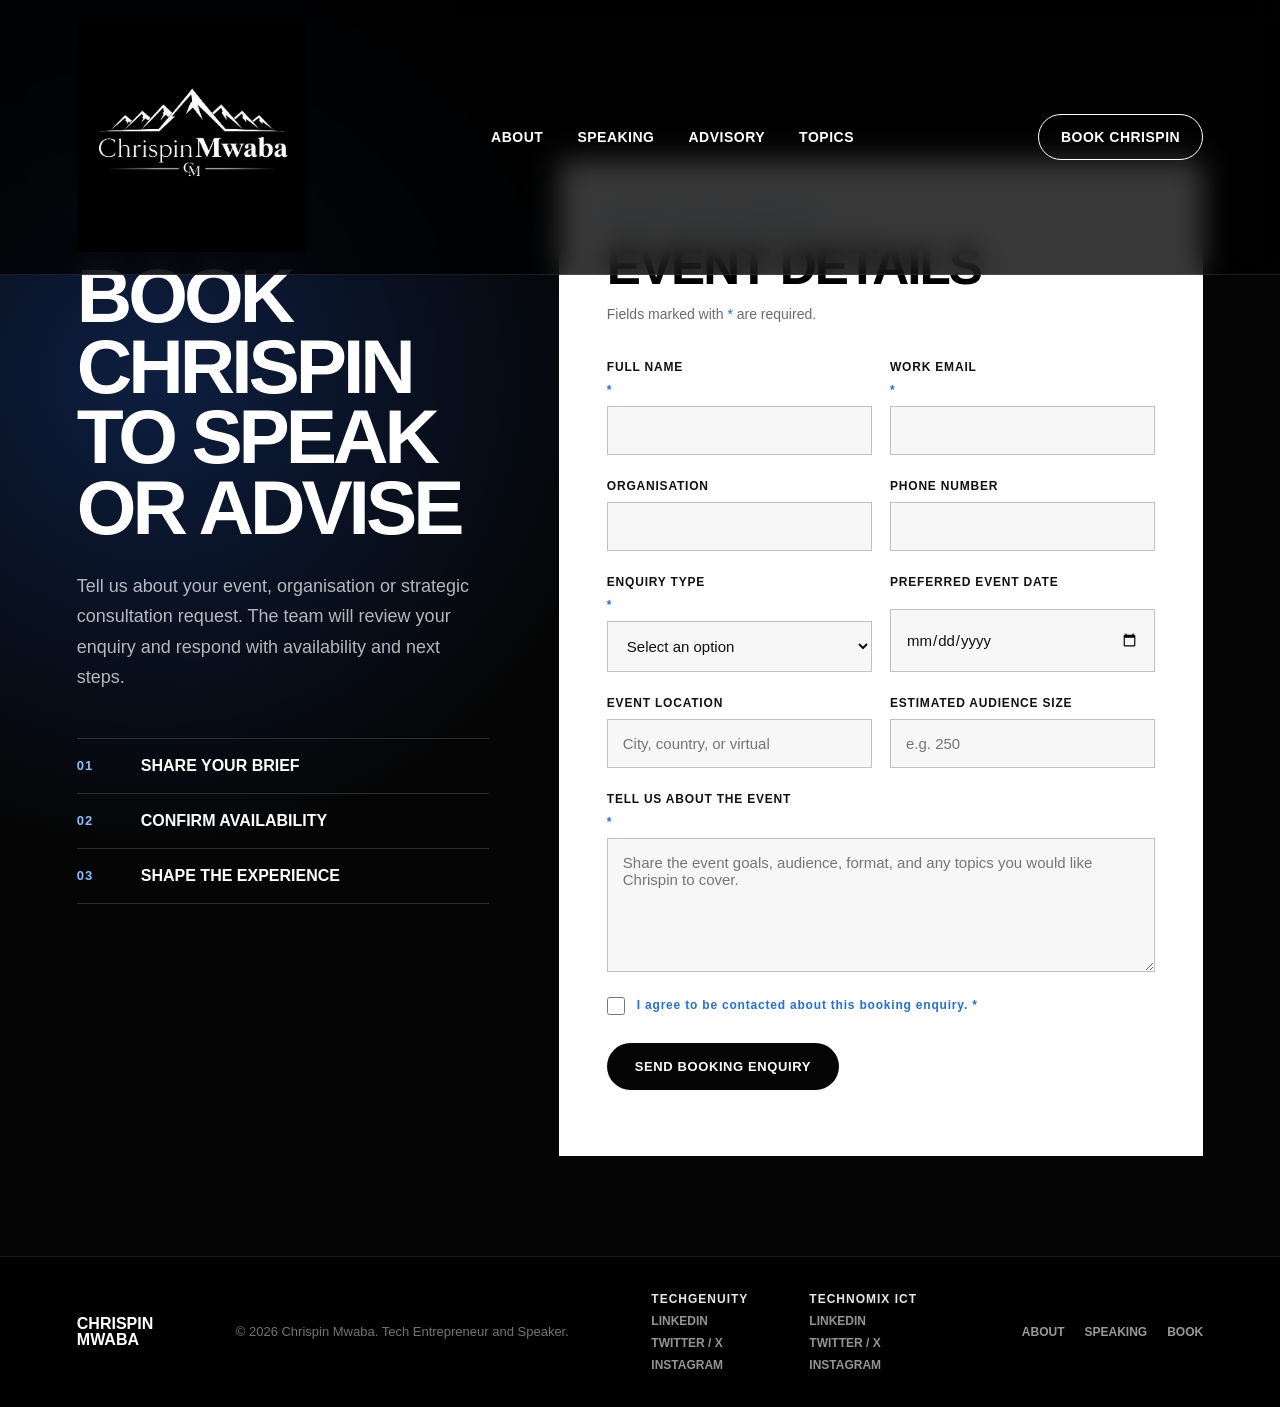
==== commit 1f7f6b6c: "Reference Black image for logo and favicon" ====
--- a/book.html
+++ b/book.html
@@ -5,26 +5,14 @@
   <meta name="viewport" content="width=device-width, initial-scale=1.0" />
   <meta name="description" content="Send a booking enquiry for Chrispin Mwaba's keynotes, workshops, panels, interviews, and leadership programmes." />
   <title>Book Chrispin | Chrispin Mwaba</title>
-  <link rel="icon" href="data:image/svg+xml,%3Csvg xmlns=%27http://www.w3.org/2000/svg%27 viewBox=%270 0 64 64%27%3E%3Crect width=%2764%27 height=%2764%27 fill=%27%23000%27/%3E%3Cpath d=%27M7 38 L18 27 L24 33 L34 15 L46 36 L56 29 L62 38 L7 38 Z%27 fill=%27none%27 stroke=%27%23fff%27 stroke-width=%273.5%27 stroke-linejoin=%27miter%27/%3E%3Cpath d=%27M30 50 L34 50 L34 43 L38 50 L42 43 L42 50 L46 50 L46 38 L41 38 L38 45 L35 38 L30 38 Z%27 fill=%27%23fff%27/%3E%3Cpath d=%27M22 38 L30 38 L30 34 L23 34 Q17 34 17 42 Q17 50 23 50 L30 50 L30 46 L23 46 Q21 46 21 42 Q21 38 23 38 Z%27 fill=%27%23fff%27/%3E%3C/svg%3E" />
+  <link rel="icon" type="image/png" href="images/Black.png" />
+  <link rel="apple-touch-icon" href="images/Black.png" />
   <link rel="stylesheet" href="styles.css" />
 </head>
 <body class="booking-page">
   <header class="site-header">
     <a href="index.html#home" class="logo" aria-label="Chrispin Mwaba home">
-      <svg class="brand-logo" viewBox="0 0 760 260" role="img" aria-label="Chrispin Mwaba logo">
-        <rect width="760" height="260" rx="18"></rect>
-        <g class="brand-mountains">
-          <path d="M78 122 L147 67 L186 105 L257 36 L322 105 L430 14 L552 122 L652 70 L724 122"></path>
-          <path d="M147 67 L122 118 L167 84 L154 103 L186 105"></path>
-          <path d="M257 36 L230 113 L282 69 L267 95 L322 105"></path>
-          <path d="M430 14 L391 116 L450 67 L436 102 L552 122"></path>
-          <path d="M652 70 L625 118 L671 88 L661 106 L724 122"></path>
-          <path d="M58 126 L704 126"></path>
-        </g>
-        <text class="brand-name" x="380" y="184" text-anchor="middle">ChrispinMwaba</text>
-        <path class="brand-rule" d="M110 218 H338 M422 218 H650"></path>
-        <text class="brand-initials" x="380" y="226" text-anchor="middle">CM</text>
-      </svg>
+      <img src="images/Black.png" alt="Chrispin Mwaba" class="brand-logo">
     </a>
 
     <button class="menu-toggle" id="menuToggle" aria-label="Open menu" aria-expanded="false" aria-controls="navMenu">
--- a/styles.css
+++ b/styles.css
@@ -50,48 +50,9 @@
   height: auto;
   flex: 0 0 auto;
   display: block;
-}
-
-.brand-logo > rect {
-  fill: #000;
-}
-
-.brand-mountains path,
-.brand-rule {
-  fill: none;
-  stroke: #fff;
-  stroke-width: 7px;
-  stroke-linejoin: miter;
-  stroke-linecap: square;
-}
-
-.brand-mountains path:not(:first-child) {
-  stroke-width: 5px;
-}
-
-.brand-name,
-.brand-initials {
-  fill: #fff;
-  font-family: Georgia, 'Times New Roman', serif;
-  font-weight: 700;
-}
-
-.brand-name {
-  font-size: 58px;
-}
-
-.brand-initials {
-  font-size: 36px;
-}
-
-.logo-text span {
-
-  display: block;
-  font-size: 16px;
-  font-weight: 900;
-  text-transform: uppercase;
-  line-height: 1;
-}
+  object-fit: contain;
+}
+
 
 .nav {
   display: flex;
@@ -733,10 +694,6 @@
 
   .brand-logo {
     width: 158px;
-  }
-
-  .logo-text span {
-    font-size: 14px;
   }
 
   .hero {
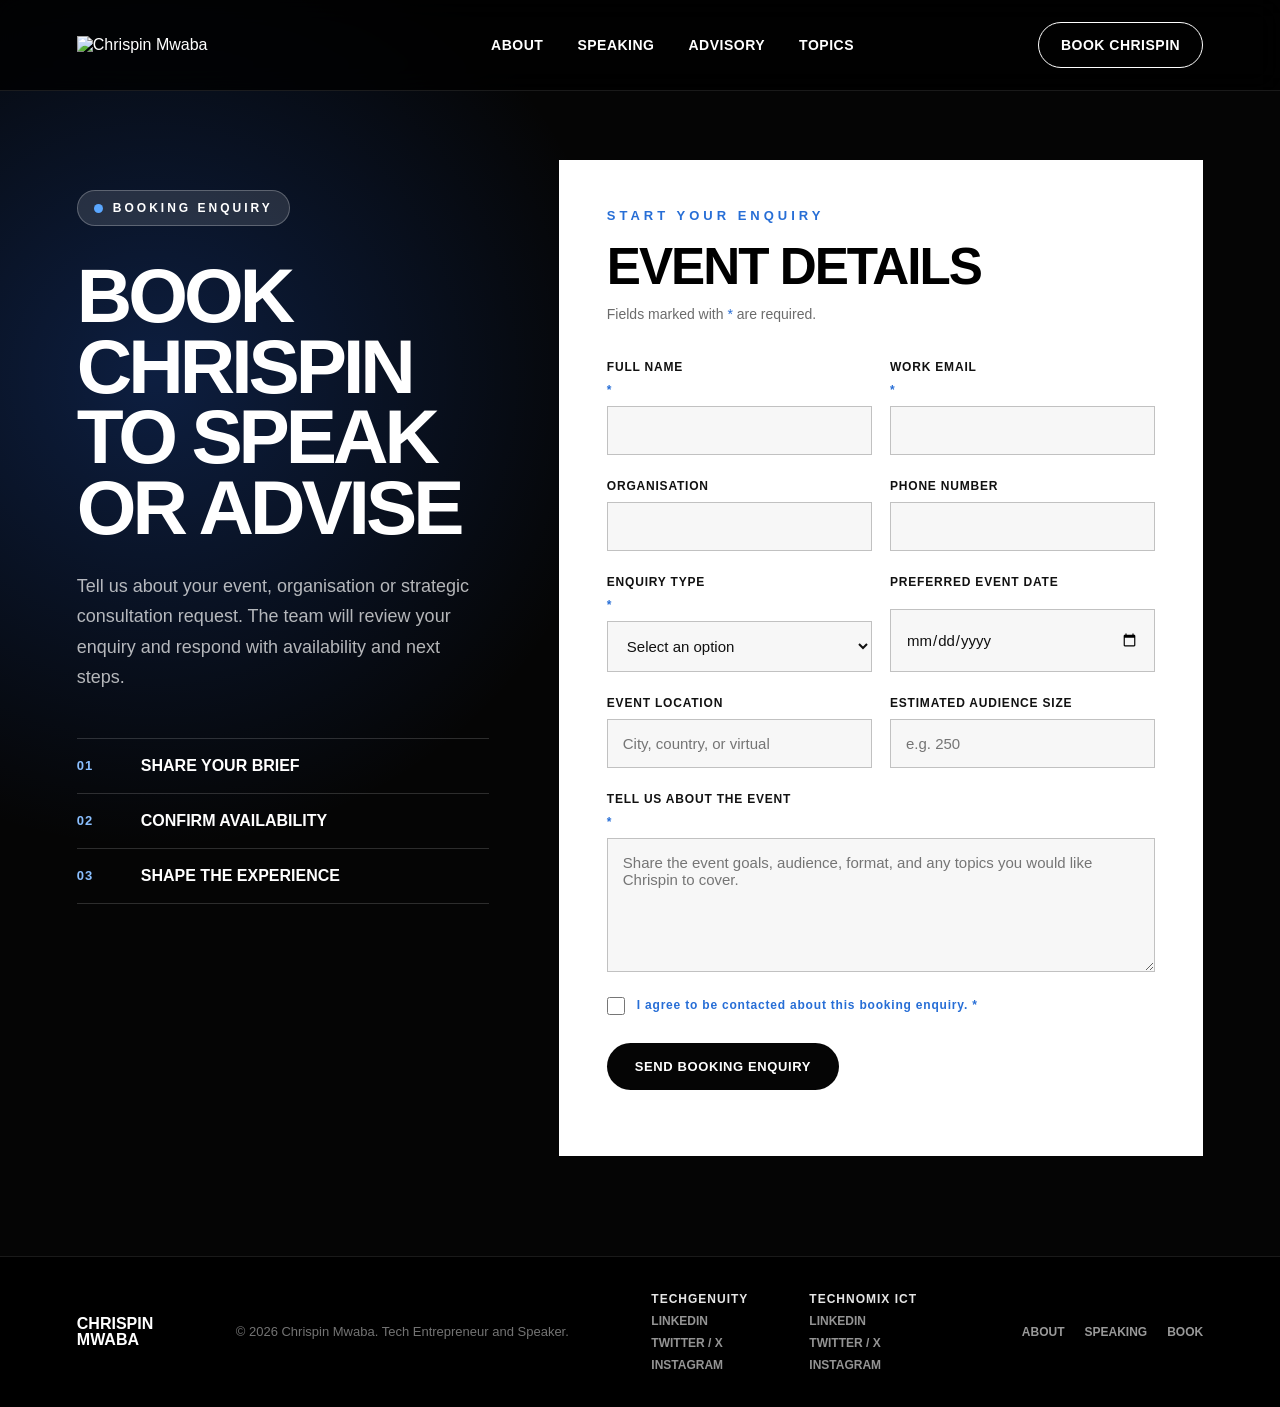
==== commit d39961ab: "Reference transparent logo for favicon and header" ====
--- a/book.html
+++ b/book.html
@@ -5,14 +5,14 @@
   <meta name="viewport" content="width=device-width, initial-scale=1.0" />
   <meta name="description" content="Send a booking enquiry for Chrispin Mwaba's keynotes, workshops, panels, interviews, and leadership programmes." />
   <title>Book Chrispin | Chrispin Mwaba</title>
-  <link rel="icon" type="image/png" href="images/Black.png" />
-  <link rel="apple-touch-icon" href="images/Black.png" />
+  <link rel="icon" type="image/png" href="images/Transparent%20Logo.png" />
+  <link rel="apple-touch-icon" href="images/Transparent%20Logo.png" />
   <link rel="stylesheet" href="styles.css" />
 </head>
 <body class="booking-page">
   <header class="site-header">
     <a href="index.html#home" class="logo" aria-label="Chrispin Mwaba home">
-      <img src="images/Black.png" alt="Chrispin Mwaba" class="brand-logo">
+      <img src="images/Transparent%20Logo.png" alt="Chrispin Mwaba" class="brand-logo">
     </a>
 
     <button class="menu-toggle" id="menuToggle" aria-label="Open menu" aria-expanded="false" aria-controls="navMenu">
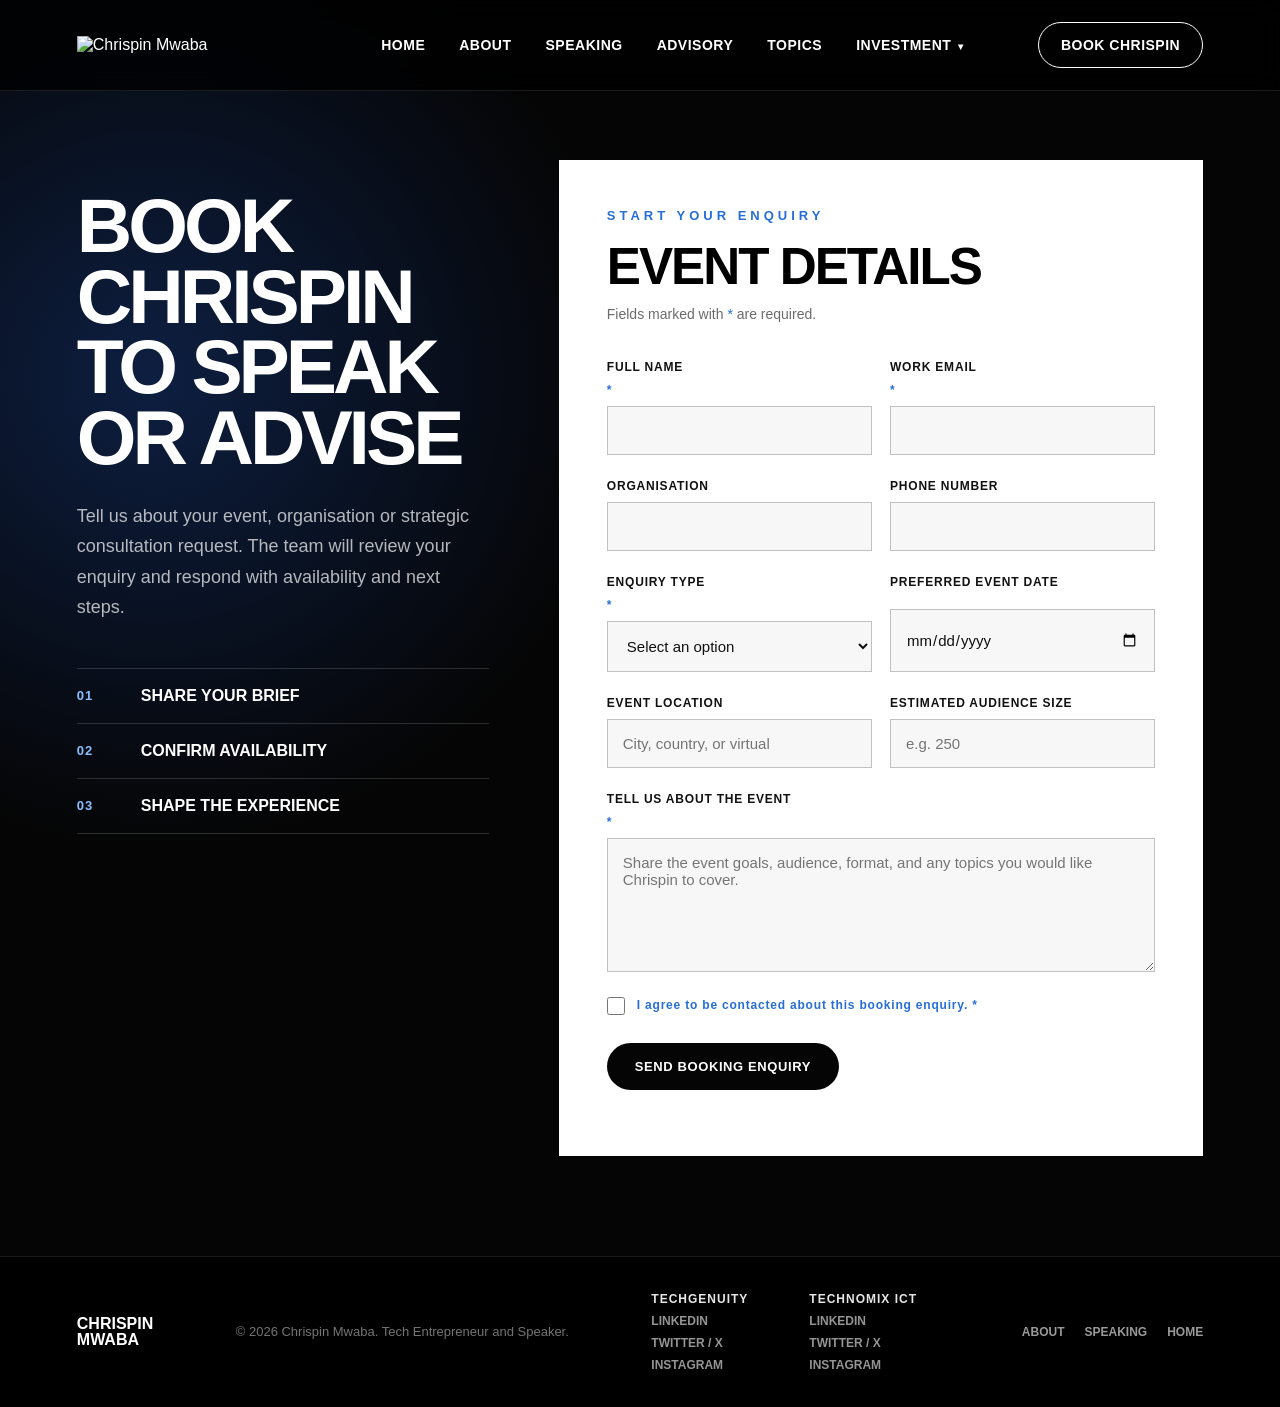
==== commit 3e76cb5c: "Update navigation and remove highlighted hero copy" ====
--- a/book.html
+++ b/book.html
@@ -5,14 +5,15 @@
   <meta name="viewport" content="width=device-width, initial-scale=1.0" />
   <meta name="description" content="Send a booking enquiry for Chrispin Mwaba's keynotes, workshops, panels, interviews, and leadership programmes." />
   <title>Book Chrispin | Chrispin Mwaba</title>
-  <link rel="icon" type="image/png" href="images/Transparent%20Logo.png" />
-  <link rel="apple-touch-icon" href="images/Transparent%20Logo.png" />
+  <link rel="icon" type="image/png" href="images/Transparent Logo.png" />
+  <link rel="apple-touch-icon" href="images/Transparent Logo.png" />
   <link rel="stylesheet" href="styles.css" />
 </head>
 <body class="booking-page">
   <header class="site-header">
     <a href="index.html#home" class="logo" aria-label="Chrispin Mwaba home">
-      <img src="images/Transparent%20Logo.png" alt="Chrispin Mwaba" class="brand-logo">
+      <img src="images/Transparent Logo.png" alt="Chrispin Mwaba" class="brand-logo" data-logo-fallbacks="images/Transparent Logo.PNG|images/Transparent Logo.jpg|images/Transparent Logo.jpeg|images/Transparent Logo.webp|images/transparent-logo.png|images/transparent-logo.PNG|images/TransparentLogo.png|images/Transparent Logo">
+      <span class="brand-logo-fallback" aria-hidden="true">Chrispin Mwaba</span>
     </a>
 
     <button class="menu-toggle" id="menuToggle" aria-label="Open menu" aria-expanded="false" aria-controls="navMenu">
@@ -22,10 +23,18 @@
     </button>
 
     <nav class="nav" id="navMenu">
+      <a href="index.html#home">Home</a>
       <a href="index.html#about">About</a>
       <a href="index.html#speaking">Speaking</a>
       <a href="index.html#advisory">Advisory</a>
       <a href="index.html#topics">Topics</a>
+      <div class="nav-dropdown">
+        <button class="nav-dropdown-toggle" type="button" aria-haspopup="true">Investment</button>
+        <div class="nav-dropdown-menu">
+          <a href="https://www.techgenuity-digital.com/" target="_blank" rel="noopener noreferrer">Techgenuity</a>
+          <a href="https://www.technomix-ict.com/" target="_blank" rel="noopener noreferrer">Technomix ICT</a>
+        </div>
+      </div>
     </nav>
 
     <a href="#bookingForm" class="header-button">Book Chrispin</a>
@@ -34,7 +43,6 @@
   <main>
     <section class="booking-hero">
       <div class="booking-intro reveal">
-        <p class="eyebrow"><span></span> Booking enquiry</p>
         <h1>Book Chrispin to speak or advise</h1>
         <p>
           Tell us about your event, organisation or strategic consultation request. The team will review your enquiry and respond with availability and next steps.
@@ -133,7 +141,7 @@
     <div class="footer-links">
       <a href="index.html#about">About</a>
       <a href="index.html#speaking">Speaking</a>
-      <a href="index.html#book">Book</a>
+      <a href="index.html#home">Home</a>
     </div>
   </footer>
 
--- a/styles.css
+++ b/styles.css
@@ -53,6 +53,20 @@
   object-fit: contain;
 }
 
+.brand-logo-fallback {
+  display: none;
+  color: white;
+  font-family: Georgia, 'Times New Roman', serif;
+  font-size: clamp(22px, 2vw, 32px);
+  font-weight: 700;
+  line-height: 1;
+  white-space: nowrap;
+}
+
+.brand-logo-fallback.visible {
+  display: inline-block;
+}
+
 
 .nav {
   display: flex;
@@ -172,13 +186,6 @@
   letter-spacing: -4px;
 }
 
-.hero-text {
-  max-width: 680px;
-  margin-top: 32px;
-  font-size: 21px;
-  line-height: 1.65;
-  color: rgba(255, 255, 255, 0.82);
-}
 
 .hero-actions {
   display: flex;
@@ -710,9 +717,6 @@
     letter-spacing: -2px;
   }
 
-  .hero-text {
-    font-size: 17px;
-  }
 
   .stats,
   .service-grid,
@@ -980,14 +984,6 @@
   max-width: 900px;
 }
 
-.hero-name {
-  color: #8abfff;
-  font-size: clamp(22px, 2.4vw, 34px);
-  font-weight: 900;
-  text-transform: uppercase;
-  letter-spacing: 1px;
-  margin-bottom: 18px;
-}
 
 .hero h1 {
   max-width: 930px;
@@ -996,7 +992,6 @@
   letter-spacing: -3px;
 }
 
-.hero-text,
 .hero-mission {
   max-width: 780px;
   margin-top: 24px;
@@ -1241,3 +1236,92 @@
 footer {
   flex-wrap: wrap;
 }
+
+/* INVESTMENT DROPDOWN */
+.nav-dropdown {
+  position: relative;
+}
+
+.nav-dropdown-toggle {
+  border: 0;
+  background: transparent;
+  color: inherit;
+  cursor: pointer;
+  font: inherit;
+  font-size: 14px;
+  font-weight: 900;
+  letter-spacing: 0.5px;
+  text-transform: uppercase;
+}
+
+.nav-dropdown-toggle::after {
+  content: "▾";
+  margin-left: 7px;
+  font-size: 10px;
+}
+
+.nav-dropdown-menu {
+  position: absolute;
+  top: calc(100% + 16px);
+  left: 50%;
+  min-width: 190px;
+  display: grid;
+  gap: 4px;
+  padding: 10px;
+  background: #050505;
+  border: 1px solid rgba(255, 255, 255, 0.16);
+  border-radius: 16px;
+  box-shadow: 0 22px 55px rgba(0, 0, 0, 0.35);
+  opacity: 0;
+  pointer-events: none;
+  transform: translate(-50%, 8px);
+  transition: 0.2s ease;
+}
+
+.nav-dropdown:hover .nav-dropdown-menu,
+.nav-dropdown:focus-within .nav-dropdown-menu {
+  opacity: 1;
+  pointer-events: auto;
+  transform: translate(-50%, 0);
+}
+
+.nav-dropdown-menu a {
+  padding: 12px 14px;
+  border-radius: 10px;
+  white-space: nowrap;
+}
+
+.nav-dropdown-menu a:hover,
+.nav-dropdown-menu a:focus {
+  background: rgba(255, 255, 255, 0.1);
+}
+
+@media (max-width: 1050px) {
+  .nav.active .nav-dropdown {
+    width: 100%;
+  }
+
+  .nav.active .nav-dropdown-toggle {
+    width: 100%;
+    padding: 18px 0;
+    text-align: left;
+    border-bottom: 1px solid rgba(255, 255, 255, 0.08);
+  }
+
+  .nav.active .nav-dropdown-menu {
+    position: static;
+    display: grid;
+    padding: 0 0 8px 18px;
+    background: transparent;
+    border: 0;
+    border-radius: 0;
+    box-shadow: none;
+    opacity: 1;
+    pointer-events: auto;
+    transform: none;
+  }
+
+  .nav.active .nav-dropdown-menu a {
+    padding: 12px 0;
+  }
+}
